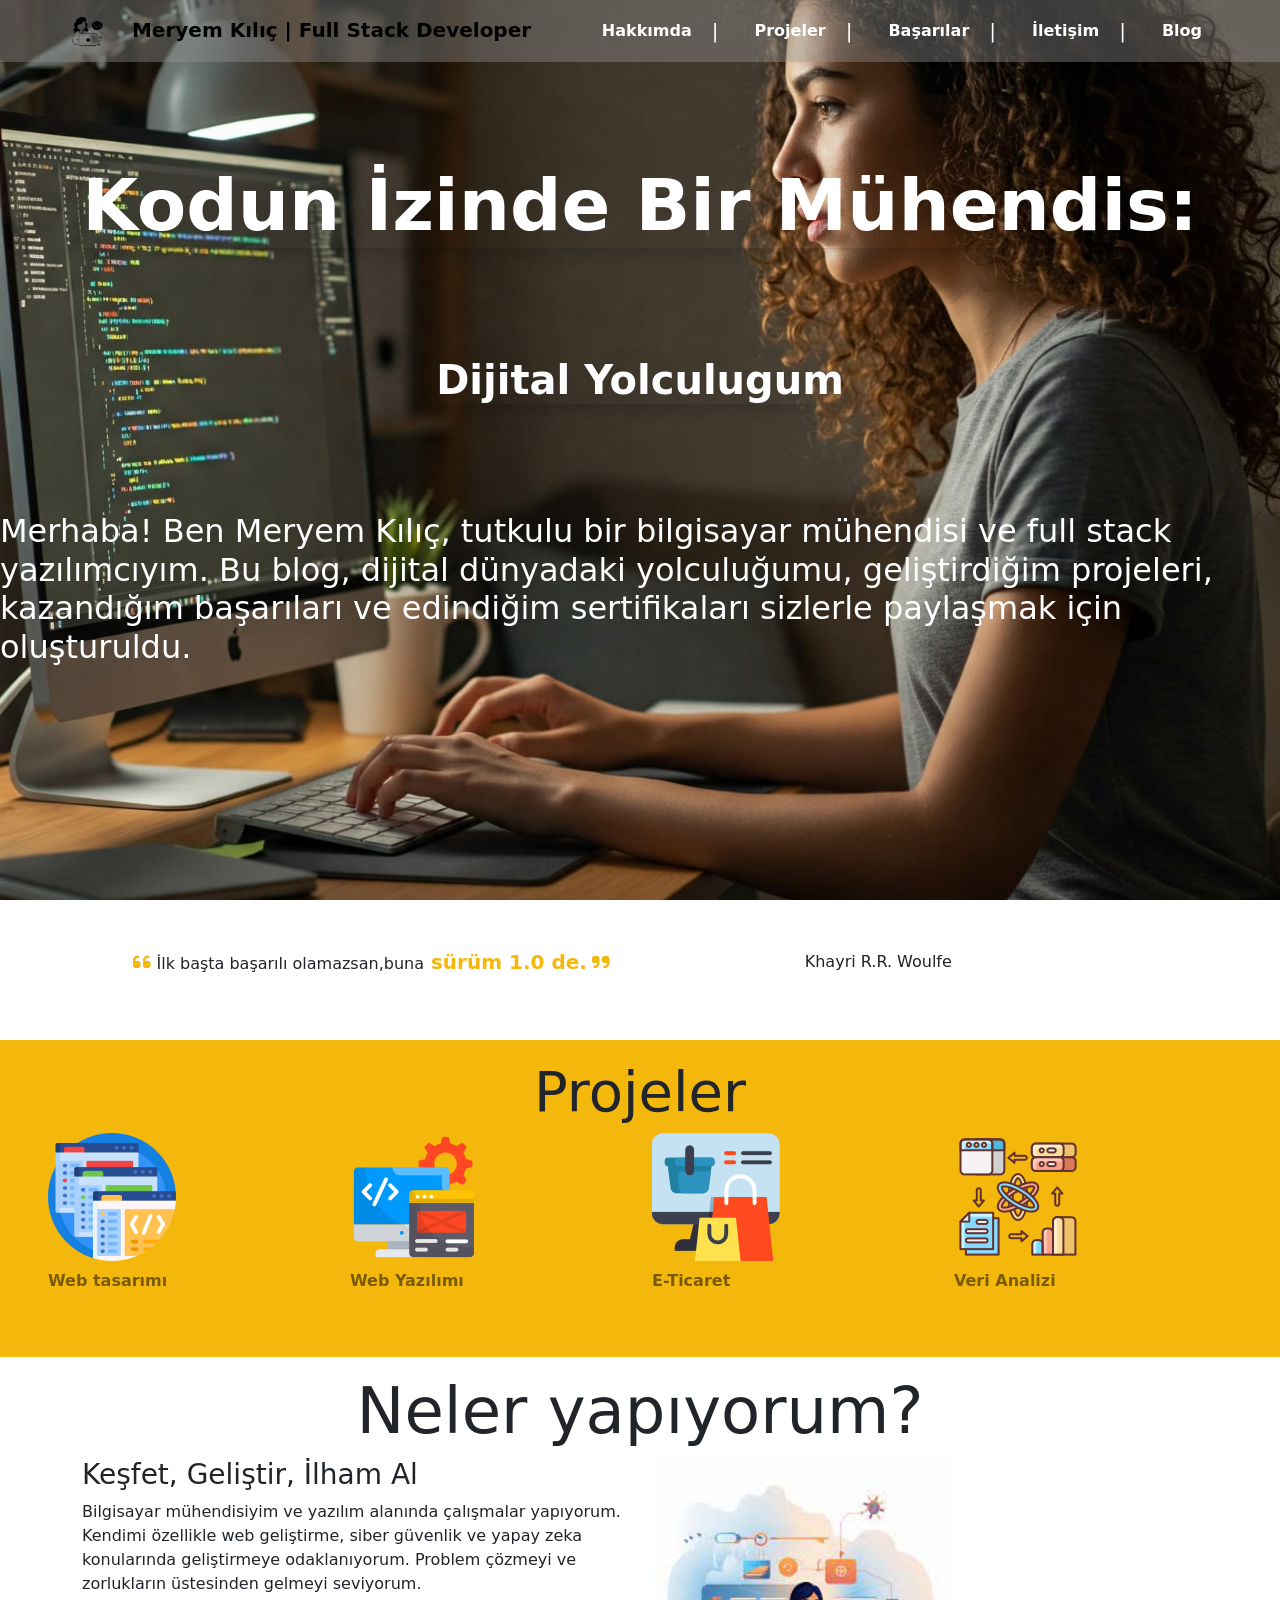
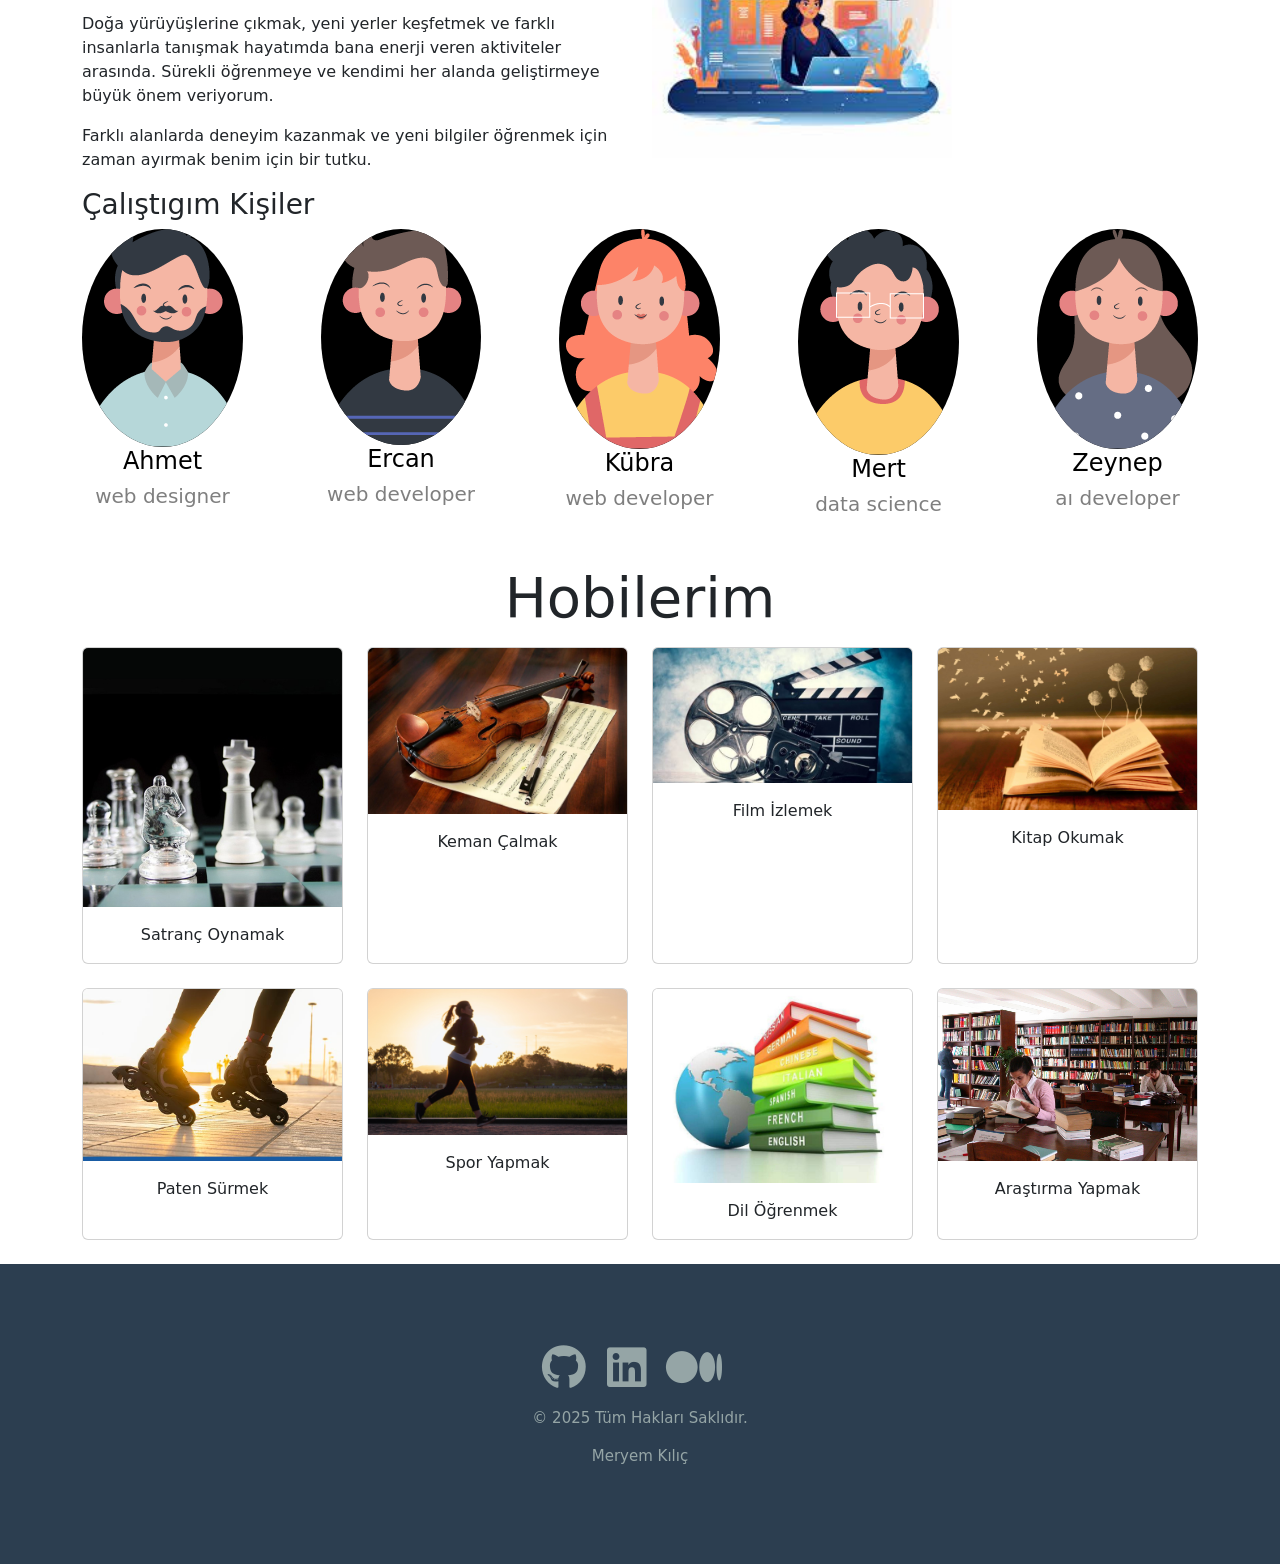
==== index.html @ 34de172b "myportfolyo" ====
<!doctype html>
<html lang="en">
  <head>
    <meta charset="utf-8">
    <meta name="viewport" content="width=device-width, initial-scale=1">
    <title>Meryem Kılıç</title>
    <script src="https://cdn.jsdelivr.net/npm/@popperjs/core@2.11.8/dist/umd/popper.min.js" integrity="sha384-I7E8VVD/ismYTF4hNIPjVp/Zjvgyol6VFvRkX/vR+Vc4jQkC+hVqc2pM8ODewa9r" crossorigin="anonymous"></script>
    <script src="https://cdn.jsdelivr.net/npm/bootstrap@5.3.3/dist/js/bootstrap.min.js" integrity="sha384-0pUGZvbkm6XF6gxjEnlmuGrJXVbNuzT9qBBavbLwCsOGabYfZo0T0to5eqruptLy" crossorigin="anonymous"></script>
    <script src="https://cdn.jsdelivr.net/npm/bootstrap@5.3.3/dist/js/bootstrap.bundle.min.js" integrity="sha384-YvpcrYf0tY3lHB60NNkmXc5s9fDVZLESaAA55NDzOxhy9GkcIdslK1eN7N6jIeHz" crossorigin="anonymous"></script>
  
    <link href="https://cdn.jsdelivr.net/npm/bootstrap@5.3.3/dist/css/bootstrap.min.css" rel="stylesheet" integrity="sha384-QWTKZyjpPEjISv5WaRU9OFeRpok6YctnYmDr5pNlyT2bRjXh0JMhjY6hW+ALEwIH" crossorigin="anonymous">
  <link rel="stylesheet" href="sitil.css">
  <link rel="stylesheet" href="https://cdnjs.cloudflare.com/ajax/libs/font-awesome/6.7.2/css/all.min.css"  />
  </head>
  <body>
    <div class="ust-kisim"> 
       <!--navigasyon kısmı başlangıç-->
   
      <nav class="navbar navbar-expand-lg nav-bg">
        <div class="container p-0">
          <a class="navbar-brand" href="index.html" style="color: black; font-weight: bold;" > 

            <img src="resimler/web-developer_18073792[1].png" alt="" style="width: 35px; height: 35px; margin-right: 20px;">
            Meryem Kılıç | Full Stack Developer</a>  
          <button class="navbar-toggler me-2"  
          type="button" data-bs-toggle="collapse" data-bs-target="#navbarNav" 
          aria-controls="navbarNav" aria-expanded="false" aria-label="Toggle navigation">
            <span class="navbar-toggler-icon"></span>
          </button>
          <div class="collapse navbar-collapse" id="navbarNav">
            <ul class="navbar-nav ms-auto mb-2 mb-lg-0">
              <li class="nav-item d-flex align-items-center p-2">
               
              </li>
              <li class="nav-item d-flex align-items-center p-2">
                <a class="nav-item-a" href="hakkimda.html" style="text-decoration: none">Hakkımda</a>
                <span class="ayrac">|</span>
              </li>
              <li class="nav-item d-flex align-items-center p-2">
                <a class="nav-item-a" href="projeler.html" style="text-decoration: none">Projeler</a>
                <span class="ayrac">|</span>
              </li>
              <li class="nav-item d-flex align-items-center p-2">
                <a class="nav-item-a" href="basarilar.html" style="text-decoration: none;"aria-disabled="true">Başarılar</a>
                <span class="ayrac">|</span>
              </li>
            </li>
            <li class="nav-item d-flex align-items-center p-2">
              <a class="nav-item-a"  href="iletisim.html"style="text-decoration: none;"aria-disabled="true">İletişim</a>
              <span class="ayrac">|</span>
            </li>
            <li class="nav-item d-flex align-items-center p-2">
              <a class="nav-item-a"  href="blog.html" style="text-decoration: none;" aria-disabled="true">Blog</a>
              
            </li>
            </ul>
          </div>
        </div>
      </nav>
       <!--navigasyon kısmı bitiş-->
       <div class="conteiner"> <!--ust kısım ;navigasyonun altı-->
        <div class="row">
          <div class="col-md-12 d-flex flex-column align-items-center justify-content-center">
            <h1 class="display-2  text center text-white bosluk fw-bold shadow"> Kodun İzinde Bir Mühendis:</h1>
              <h1 class="text center text-white bosluk fw-bold shadow"> Dijital Yolculugum</h1>
            <h2 class="text center text-white bosluk "> Merhaba! Ben Meryem Kılıç, tutkulu bir bilgisayar mühendisi ve full stack 
              yazılımcıyım. Bu blog, dijital dünyadaki yolculuğumu, geliştirdiğim projeleri,
               kazandığım başarıları ve edindiğim sertifikaları sizlerle paylaşmak için oluşturuldu.</h2>

          </div>
        </div>
       </div>
       <!--ust kısım bitti-->
    </div>
    
    </div>
    <div class="container-fluid mt-3 mb-3">
      <div class="row p-4">
        <div class="col-md-12 söz d-flex justify-content-around align-items-center">
          <p>
            <i class="fa-solid fa-quote-left tirnak"></i>
            İlk başta başarılı olamazsan,buna<span class="tirnak"> sürüm 1.0 de.</span>
            <i class="fa-solid fa-quote-right tirnak"></i>
            <p > Khayri R.R. Woulfe</p>
          </p>
         
        </div>
      </div>
    </div>
    <div class="container-fluid projeler p-5">
      <div class="row">
        <h4 class="display-4 text-center" style="margin-top: -30px;">Projeler</h4>
        <div class="col-md-3">
          <img src="resimler/software.png" class="img-fluid" alt="">
          <p class="text-black-50 fw-bolder mt-2">Web tasarımı</p>
        </div>
        <div class="col-md-3">
          <img src="resimler/app-development.png" class="img-fluid" alt="">
          <p class="text-black-50 fw-bolder mt-2">Web Yazılımı</p>
        </div>
        
        <div class="col-md-3">
          <img src="resimler/shopping.png" class="img-fluid" alt="">
          <p class="text-black-50 fw-bolder mt-2">E-Ticaret</p>
        </div>
        <div class="col-md-3">
          <img src="resimler/data-science.png" class="img-fluid" alt="">
          <p class="text-black-50 fw-bolder mt-2">Veri Analizi</p>
        </div>
      
      </div>
    </div>
    
    <div class=" container ne_yapiyorum  py-3">
      <div class="row">
        <h2 class="display-3 text-center">Neler yapıyorum?</h2>
        <div class="col-md-6">
         <h3> Keşfet, Geliştir, İlham Al</h3>
          <p> Bilgisayar mühendisiyim ve yazılım alanında çalışmalar yapıyorum. Kendimi özellikle web geliştirme, siber güvenlik 
            ve yapay zeka konularında geliştirmeye odaklanıyorum. Problem çözmeyi ve zorlukların üstesinden gelmeyi seviyorum.</p>
            <p>Doğa yürüyüşlerine çıkmak, yeni yerler keşfetmek ve farklı insanlarla tanışmak hayatımda bana enerji veren aktiviteler 
              arasında. Sürekli öğrenmeye ve kendimi her alanda geliştirmeye büyük önem veriyorum.</p>
              <p>
                Farklı alanlarda deneyim kazanmak ve yeni bilgiler öğrenmek için zaman ayırmak benim için bir tutku. </p>
          </p>
          <h3>Çalıştıgım Kişiler </h3>
        </div>
        <div class="col-md-6">
          <img src="resimler/images2.jpg" class="img-fluid" alt="" style="width: 300px; height: 300px;">
      </div>
      <div class="col-md-12 d-md-flex justify-content-md-between"> <!--mobil uyumluluk-->
        <div class="calisan d-md-flex flex-md-column text-center">
          <img src="resimler/ahmet.png" class="img-fluid bg-black rounded-circle">
          <h4 class="text-black">Ahmet</h4>
          <h5 class="text-black-50"> web designer</h5>
        </div>
        <div class="calisan d-md-flex flex-md-column text-center">
          <img src="resimler/ercan.png" class="img-fluid bg-black rounded-circle">
          <h4 class="text-black">Ercan</h4>
          <h5 class="text-black-50"> web developer</h5>
        </div>
        <div class="calisan d-md-flex flex-md-column text-center">
         <img src="resimler/kubra.png" class="img-fluid bg-black rounded-circle">
          <h4 class="text-black">Kübra</h4>
          <h5 class="text-black-50"> web developer</h5>
        </div>
        <div class="calisan d-md-flex flex-md-column text-center">
          <img src="resimler/mert.png" class="img-fluid bg-black rounded-circle">
          <h4 class="text-black">Mert</h4>
          <h5 class="text-black-50"> data science</h5>
        </div>
        <div class="calisan d-md-flex flex-md-column text-center">
          <img src="resimler/zeynep.png" class="img-fluid bg-black rounded-circle">
          <h4 class="text-black">Zeynep</h4>
          <h5 class="text-black-50"> aı developer</h5>
        </div>
      </div>
      
      </div>

    </div>
    <div class="container mt-4"> 
      <h3 class="text-center display-4 mb-3">
        Hobilerim</h3> 
    <div class="row"> <div class="col-md-3 mb-4"> 
  <div class="card h-100 hobiler"> 
  <img src="resimler/satranç.jpg" class="card-img-top" alt="Satranç"> 
  <div class="card-body text-center"> <p class="card-text">Satranç Oynamak</p> 
  </div> </div> </div> <div class="col-md-3 mb-4"> <div class="card h-100 hobiler"> 
  <img src="resimler/keman.jpg" class="card-img-top" alt="Keman"> <div class="card-body text-center"> 
   <p class="card-text">Keman Çalmak</p> </div> </div> </div> <div class="col-md-3 mb-4"> <div class="card h-100 hobiler"> 
  <img src="resimler/1080p_film_izlemekjpeg.jpeg" class="card-img-top" alt="Film İzlemek"> <div class="card-body text-center"> 
<p class="card-text">Film İzlemek</p> </div> </div> </div> <div class="col-md-3 mb-4"> <div class="card h-100 hobiler"> 
 <img src="resimler/kitap.jpg" class="card-img-top" alt="Kitap"> <div class="card-body text-center"> 
 <p class="card-text">Kitap Okumak</p> </div> </div> </div> </div> <div class="row"> <div class="col-md-3 mb-4"> 
    <div class="card h-100 hobiler"> <img src="resimler/paten.jpg" class="card-img-top" alt="Paten"> <div class="card-body text-center"> 
    <p class="card-text">Paten Sürmek</p> </div> </div> </div> <div class="col-md-3 mb-4"> <div class="card h-100 hobiler"> <img src="resimler/sporyap.jpg" class="card-img-top" alt="Spor Yapmak"> 
  <div class="card-body text-center"> <p class="card-text">Spor Yapmak</p>
    </div> </div> </div> <div class="col-md-3 mb-4"> <div class="card h-100 hobiler">
       <img src="resimler/Yabanci-dil-ogrenmek.jpg" class="card-img-top" alt="Dil Öğrenmek"> 
    <div class="card-body text-center"> <p class="card-text">Dil Öğrenmek</p> </div> 
    </div> </div> <div class="col-md-3 mb-4"> <div class="card h-100 hobiler"> 
     <img src="resimler/kutuphane.jpg" class="card-img-top" alt="Araştırma Yapmak">
   <div class="card-body text-center"> <p class="card-text">Araştırma Yapmak</p>
    </div> 
    </div> </div> </div> </div>
    
<div class="container-fluid footer">
  <div class="row">
    <div class="col-md-12 footer-sutun d-flex flex-column justify-content-center align-items-center">
      <div class="icons">
        <i class="fab fa-github fa-3x me-3"></i>
        <i class="fa-brands fa-linkedin fa-3x me-3"></i>
        <i class="fa-brands fa-medium fa-3x me-3"></i>
      </div>
      <p class="mt-3">&copy; 2025 Tüm Hakları Saklıdır. </p>
      <p>Meryem Kılıç</p>
    </div>
  </div>
</div>
  </body>
</html>
---- sitil.css ----
.ayrac
{ font-size: 20px;
    margin: 0px 20px;
    color: #ffff;

}
.nav-bg
{
    background-color: rgba(150, 150, 150, 0.386);
}
.header-yuk
{ height: calc(50vh-70px);

}
.sayfa-baslik h3{
    color: #f4b70b;
    font-weight: bold;

}
.sayfa-baslik p
{
    color: #ffff;
    font-weight: bold;
}
.ust-kisim {
    background-image: url(resimler/arkaplanresmi.jpeg);
    background-repeat: no-repeat; /* Resmin tekrar etmesini engeller */
    background-size: cover; /* Resmi alanın tamamını kaplayacak şekilde ayarlar */
    background-position: center center; /* Resmi merkeze hizalar */
    height: 100vh; /* Yüksekliği pencere boyutuna eşit yapar */
    width: 100%; /* Genişliği tam genişlikte yapar */
    background-attachment: fixed;/*paralax efekti*/

}
.ust-kisim-sayfalar{
    background-image: url(resimler/ust-bg-2.jpg);
    background-repeat: no-repeat; /* Resmin tekrar etmesini engeller */
    background-size: cover; /* Resmi alanın tamamını kaplayacak şekilde ayarlar */
    background-position: center center; /* Resmi merkeze hizalar */
    height: 50vh; /* Yüksekliği pencere boyutuna eşit yapar */
    width: 100%; /* Genişliği tam genişlikte yapar */
    background-attachment: fixed;/*paralax efekti*/

}
.nav-item-a
{
    color: #ffff;
    font-size: 16px;
    font-weight: bold;
}
.nav-item-a:hover
{
    color: #f4b70b;
}
/* Hamburger Menü İkonu (Beyaz) */
.navbar-toggler
{
    border: 1px solid black;
}

.navbar-toggler-icon {
    background-image: url("data:image/svg+xml,%3Csvg xmlns='http://www.w3.org/2000/svg' width='16' height='16' fill='currentColor' class='bi bi-list' viewBox='0 0 16 16'%3E%3Cpath fill-rule='evenodd' d='M2.5 12a.5.5 0 0 1 .5-.5h10a.5.5 0 0 1 0 1H3a.5.5 0 0 1-.5-.5m0-4a.5.5 0 0 1 .5-.5h10a.5.5 0 0 1 0 1H3a.5.5 0 0 1-.5-.5m0-4a.5.5 0 0 1 .5-.5h10a.5.5 0 0 1 0 1H3a.5.5 0 0 1-.5-.5'/%3E%3C/svg%3E");
    background-repeat: no-repeat;
    background-position: center;
}

/* Medya Sorgusu (Mobil Uyum) */
@media screen and (max-width: 992px) {
    .ayrac {
        display: none; /* Ayraçlar mobilde gizlenir */
    }
    .nav-item:hover {
        background-color: black; /* Hover sırasında arka plan siyah olur */
    }
}
.bosluk
{
    margin-top: 100px;
}
/*söz kısmı*/
.söz
{ height: 60px;

}
.tirnak
{
    color: #f4b70b;
    font-size: 20px;
    font-weight: bold;
}
/*projeler başlıgı*/
.projeler
{
    background-color: #f4b70b;
}
  
/*çalışanlar*/



/*hobilerim*/
.hobiler {
    transition: all 0.3s ease; /* Hover sırasında geçişin daha akıcı olması için */
  }
  
  .hobiler:hover {
    border: 1px solid gray; /* Hover sırasında gri kenarlık ekleniyor */
    cursor: pointer; /* Hover sırasında işaretçi değişiyor */
    transform: scale(1.05); /* Hover sırasında hafif büyütme efekti */
  }
  
/*fotter kısmı*/
.footer
{
    background-color:#2C3E50;
    height: 300px;
    color: #95a5a6;
    font-size: 15px;
}
.footer-sutun
{
    height: 300px;
}

/*başarılar sayfası*/
.calisma
{
    height: 150px;
}
/*blog sayfası*/
.devam a:hover
{ color: black !important;

}
/*iletişim*/
.simgeler
{
    font-size: 16px;
}
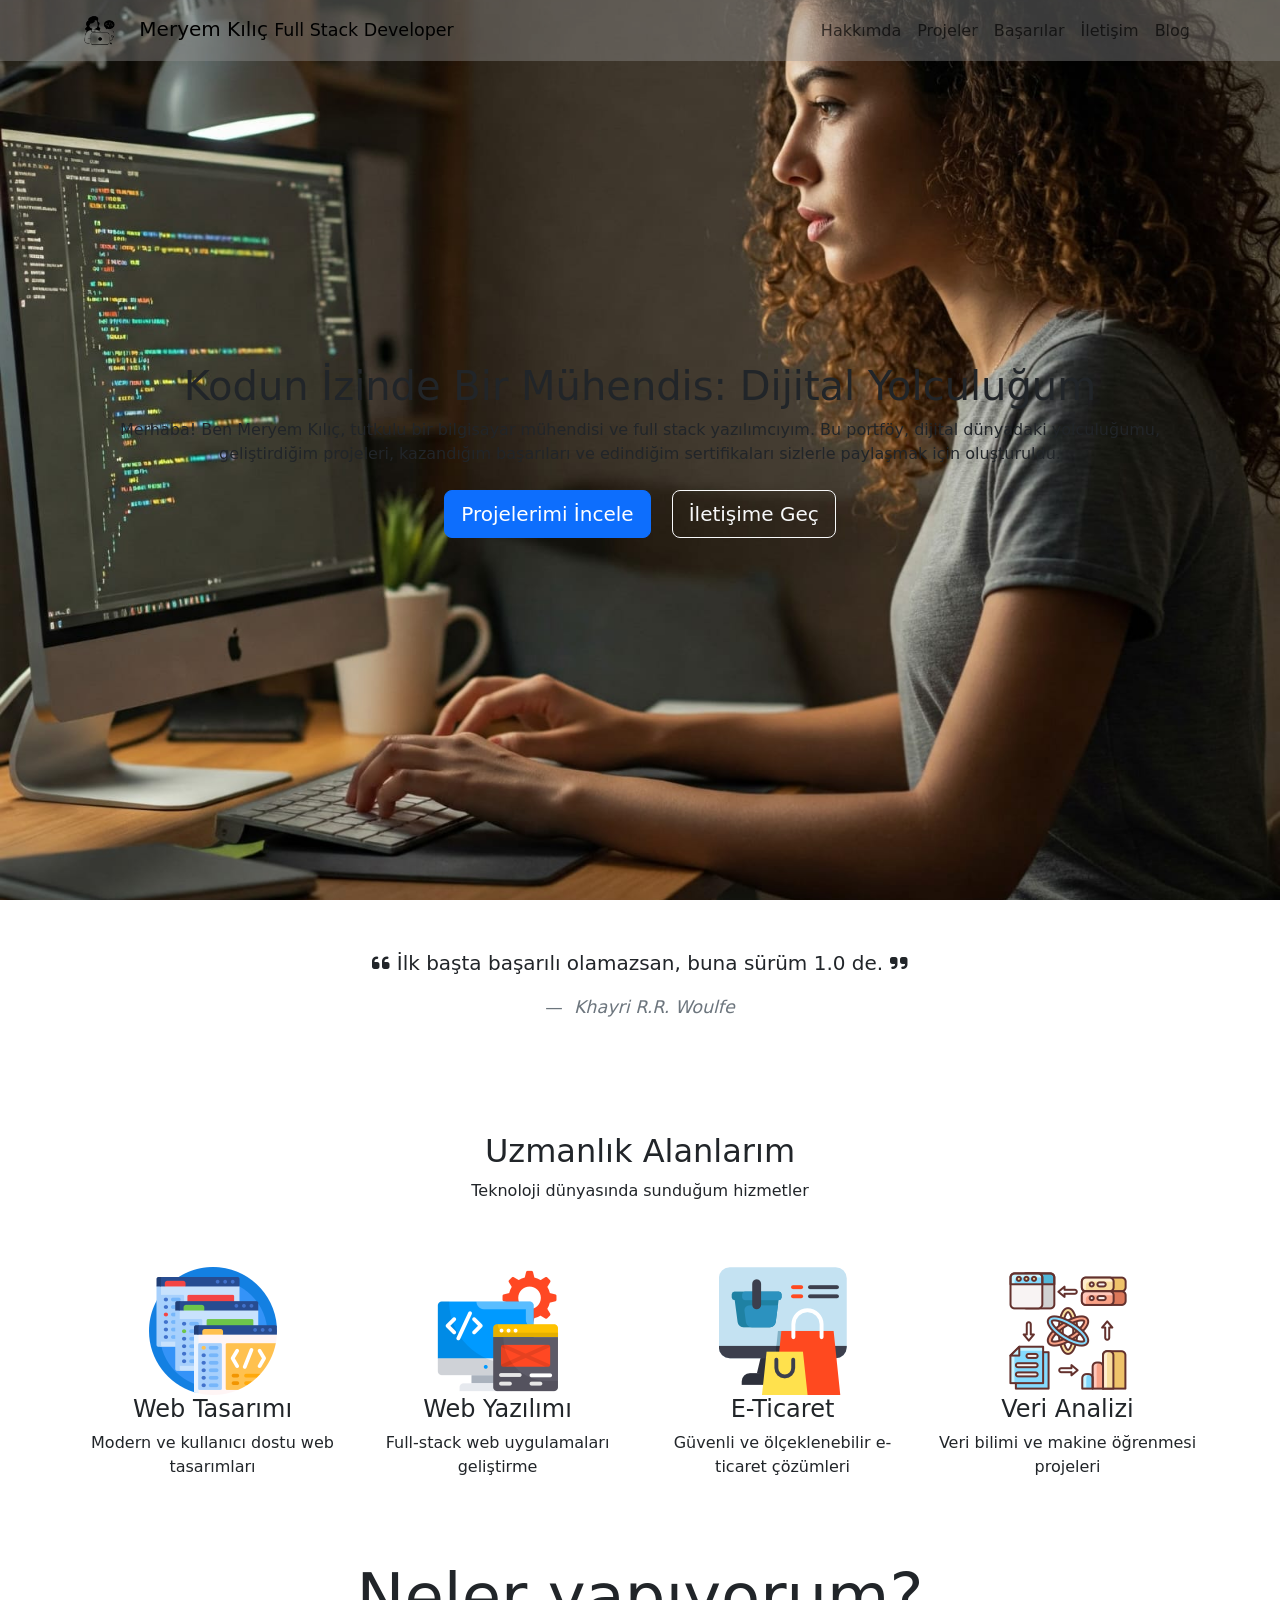
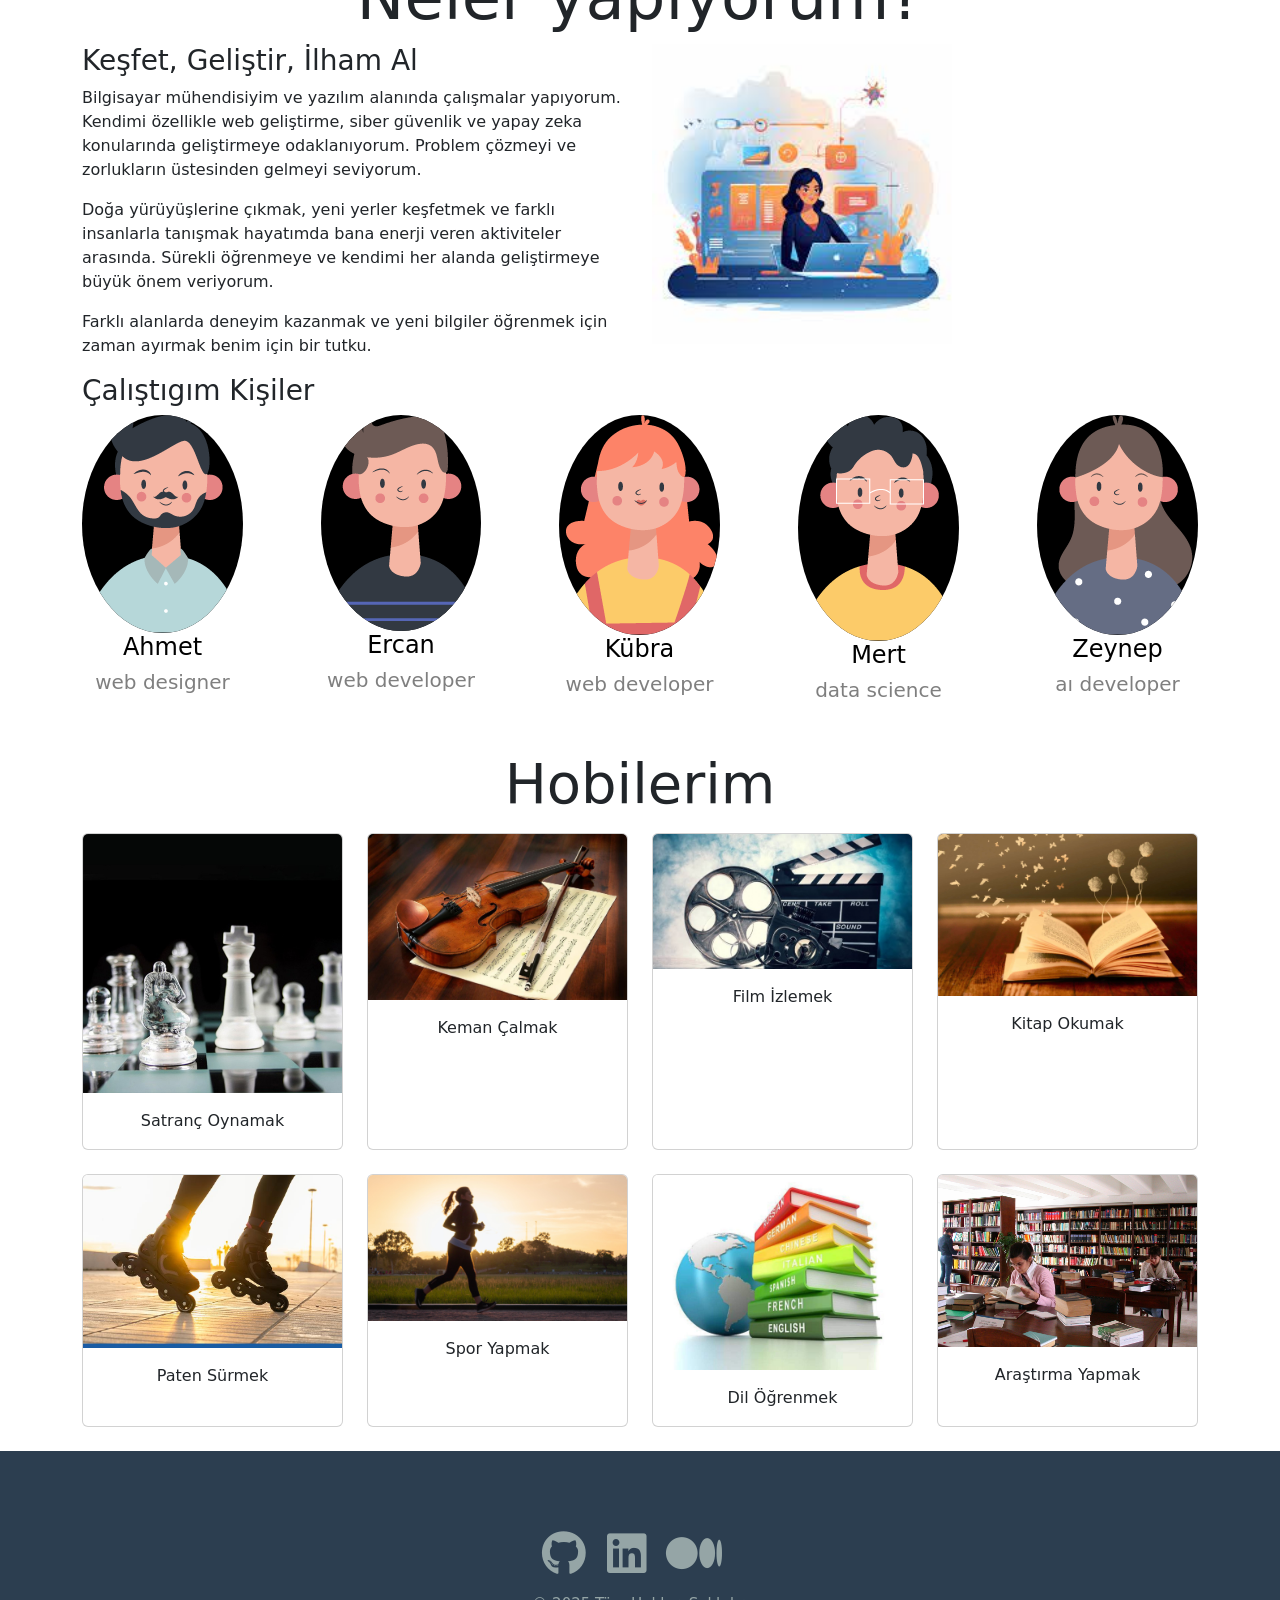
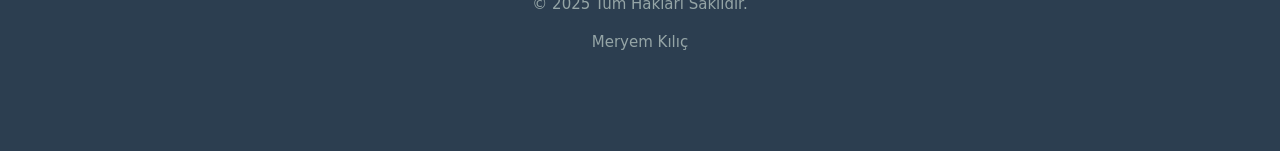
==== commit 9eaa372d: "git" ====
--- a/index.html
+++ b/index.html
@@ -1,115 +1,150 @@
-<!doctype html>
-<html lang="en">
+<!DOCTYPE html>
+<html lang="tr">
   <head>
     <meta charset="utf-8">
     <meta name="viewport" content="width=device-width, initial-scale=1">
-    <title>Meryem Kılıç</title>
-    <script src="https://cdn.jsdelivr.net/npm/@popperjs/core@2.11.8/dist/umd/popper.min.js" integrity="sha384-I7E8VVD/ismYTF4hNIPjVp/Zjvgyol6VFvRkX/vR+Vc4jQkC+hVqc2pM8ODewa9r" crossorigin="anonymous"></script>
-    <script src="https://cdn.jsdelivr.net/npm/bootstrap@5.3.3/dist/js/bootstrap.min.js" integrity="sha384-0pUGZvbkm6XF6gxjEnlmuGrJXVbNuzT9qBBavbLwCsOGabYfZo0T0to5eqruptLy" crossorigin="anonymous"></script>
-    <script src="https://cdn.jsdelivr.net/npm/bootstrap@5.3.3/dist/js/bootstrap.bundle.min.js" integrity="sha384-YvpcrYf0tY3lHB60NNkmXc5s9fDVZLESaAA55NDzOxhy9GkcIdslK1eN7N6jIeHz" crossorigin="anonymous"></script>
-  
+    <meta name="description" content="Meryem Kılıç - Full Stack Developer. Web geliştirme, siber güvenlik ve yapay zeka alanlarında uzman bilgisayar mühendisi.">
+    <meta name="keywords" content="Meryem Kılıç, Full Stack Developer, Web Developer, Bilgisayar Mühendisi, Siber Güvenlik, Yapay Zeka">
+    <meta name="author" content="Meryem Kılıç">
+    <title>Meryem Kılıç - Full Stack Developer | Portfolio</title>
+    
+    <!-- Bootstrap CSS -->
     <link href="https://cdn.jsdelivr.net/npm/bootstrap@5.3.3/dist/css/bootstrap.min.css" rel="stylesheet" integrity="sha384-QWTKZyjpPEjISv5WaRU9OFeRpok6YctnYmDr5pNlyT2bRjXh0JMhjY6hW+ALEwIH" crossorigin="anonymous">
-  <link rel="stylesheet" href="sitil.css">
-  <link rel="stylesheet" href="https://cdnjs.cloudflare.com/ajax/libs/font-awesome/6.7.2/css/all.min.css"  />
+    <!-- Font Awesome -->
+    <link rel="stylesheet" href="https://cdnjs.cloudflare.com/ajax/libs/font-awesome/6.7.2/css/all.min.css">
+    <!-- Google Fonts -->
+    <link href="https://fonts.googleapis.com/css2?family=Inter:wght@300;400;500;600;700&display=swap" rel="stylesheet">
+    <!-- Custom CSS -->
+    <link rel="stylesheet" href="sitil.css">
   </head>
   <body>
-    <div class="ust-kisim"> 
-       <!--navigasyon kısmı başlangıç-->
-   
-      <nav class="navbar navbar-expand-lg nav-bg">
-        <div class="container p-0">
-          <a class="navbar-brand" href="index.html" style="color: black; font-weight: bold;" > 
-
-            <img src="resimler/web-developer_18073792[1].png" alt="" style="width: 35px; height: 35px; margin-right: 20px;">
-            Meryem Kılıç | Full Stack Developer</a>  
-          <button class="navbar-toggler me-2"  
-          type="button" data-bs-toggle="collapse" data-bs-target="#navbarNav" 
-          aria-controls="navbarNav" aria-expanded="false" aria-label="Toggle navigation">
+    <!-- Header Section -->
+    <header class="ust-kisim">
+      <!-- Navigation -->
+      <nav class="navbar navbar-expand-lg nav-bg fixed-top">
+        <div class="container">
+          <a class="navbar-brand" href="index.html">
+            <img src="resimler/web-developer_18073792[1].png" alt="Meryem Kılıç Logo" width="35" height="35" class="me-3">
+            <span class="brand-text">Meryem Kılıç</span>
+            <small class="brand-subtitle">Full Stack Developer</small>
+          </a>
+          <button class="navbar-toggler" type="button" data-bs-toggle="collapse" data-bs-target="#navbarNav"
+                  aria-controls="navbarNav" aria-expanded="false" aria-label="Toggle navigation">
             <span class="navbar-toggler-icon"></span>
           </button>
           <div class="collapse navbar-collapse" id="navbarNav">
-            <ul class="navbar-nav ms-auto mb-2 mb-lg-0">
-              <li class="nav-item d-flex align-items-center p-2">
-               
-              </li>
-              <li class="nav-item d-flex align-items-center p-2">
-                <a class="nav-item-a" href="hakkimda.html" style="text-decoration: none">Hakkımda</a>
-                <span class="ayrac">|</span>
-              </li>
-              <li class="nav-item d-flex align-items-center p-2">
-                <a class="nav-item-a" href="projeler.html" style="text-decoration: none">Projeler</a>
-                <span class="ayrac">|</span>
-              </li>
-              <li class="nav-item d-flex align-items-center p-2">
-                <a class="nav-item-a" href="basarilar.html" style="text-decoration: none;"aria-disabled="true">Başarılar</a>
-                <span class="ayrac">|</span>
-              </li>
-            </li>
-            <li class="nav-item d-flex align-items-center p-2">
-              <a class="nav-item-a"  href="iletisim.html"style="text-decoration: none;"aria-disabled="true">İletişim</a>
-              <span class="ayrac">|</span>
-            </li>
-            <li class="nav-item d-flex align-items-center p-2">
-              <a class="nav-item-a"  href="blog.html" style="text-decoration: none;" aria-disabled="true">Blog</a>
-              
-            </li>
+            <ul class="navbar-nav ms-auto">
+              <li class="nav-item">
+                <a class="nav-link" href="hakkimda.html">Hakkımda</a>
+              </li>
+              <li class="nav-item">
+                <a class="nav-link" href="projeler.html">Projeler</a>
+              </li>
+              <li class="nav-item">
+                <a class="nav-link" href="basarilar.html">Başarılar</a>
+              </li>
+              <li class="nav-item">
+                <a class="nav-link" href="iletisim.html">İletişim</a>
+              </li>
+              <li class="nav-item">
+                <a class="nav-link" href="blog.html">Blog</a>
+              </li>
             </ul>
           </div>
         </div>
       </nav>
-       <!--navigasyon kısmı bitiş-->
-       <div class="conteiner"> <!--ust kısım ;navigasyonun altı-->
+
+      <!-- Hero Section -->
+      <section class="hero-section">
+        <div class="container">
+          <div class="row min-vh-100 align-items-center">
+            <div class="col-12 text-center">
+              <h1 class="hero-title">
+                <span class="hero-title-main">Kodun İzinde Bir Mühendis:</span>
+                <span class="hero-title-sub">Dijital Yolculuğum</span>
+              </h1>
+              <p class="hero-description">
+                Merhaba! Ben Meryem Kılıç, tutkulu bir bilgisayar mühendisi ve full stack
+                yazılımcıyım. Bu portföy, dijital dünyadaki yolculuğumu, geliştirdiğim projeleri,
+                kazandığım başarıları ve edindiğim sertifikaları sizlerle paylaşmak için oluşturuldu.
+              </p>
+              <div class="hero-buttons mt-4">
+                <a href="projeler.html" class="btn btn-primary btn-lg me-3">Projelerimi İncele</a>
+                <a href="iletisim.html" class="btn btn-outline-light btn-lg">İletişime Geç</a>
+              </div>
+            </div>
+          </div>
+        </div>
+      </section>
+    </header>
+    <!-- Quote Section -->
+    <section class="quote-section py-5">
+      <div class="container">
         <div class="row">
-          <div class="col-md-12 d-flex flex-column align-items-center justify-content-center">
-            <h1 class="display-2  text center text-white bosluk fw-bold shadow"> Kodun İzinde Bir Mühendis:</h1>
-              <h1 class="text center text-white bosluk fw-bold shadow"> Dijital Yolculugum</h1>
-            <h2 class="text center text-white bosluk "> Merhaba! Ben Meryem Kılıç, tutkulu bir bilgisayar mühendisi ve full stack 
-              yazılımcıyım. Bu blog, dijital dünyadaki yolculuğumu, geliştirdiğim projeleri,
-               kazandığım başarıları ve edindiğim sertifikaları sizlerle paylaşmak için oluşturuldu.</h2>
-
-          </div>
-        </div>
-       </div>
-       <!--ust kısım bitti-->
-    </div>
-    
-    </div>
-    <div class="container-fluid mt-3 mb-3">
-      <div class="row p-4">
-        <div class="col-md-12 söz d-flex justify-content-around align-items-center">
-          <p>
-            <i class="fa-solid fa-quote-left tirnak"></i>
-            İlk başta başarılı olamazsan,buna<span class="tirnak"> sürüm 1.0 de.</span>
-            <i class="fa-solid fa-quote-right tirnak"></i>
-            <p > Khayri R.R. Woulfe</p>
-          </p>
-         
-        </div>
-      </div>
-    </div>
-    <div class="container-fluid projeler p-5">
-      <div class="row">
-        <h4 class="display-4 text-center" style="margin-top: -30px;">Projeler</h4>
-        <div class="col-md-3">
-          <img src="resimler/software.png" class="img-fluid" alt="">
-          <p class="text-black-50 fw-bolder mt-2">Web tasarımı</p>
-        </div>
-        <div class="col-md-3">
-          <img src="resimler/app-development.png" class="img-fluid" alt="">
-          <p class="text-black-50 fw-bolder mt-2">Web Yazılımı</p>
-        </div>
-        
-        <div class="col-md-3">
-          <img src="resimler/shopping.png" class="img-fluid" alt="">
-          <p class="text-black-50 fw-bolder mt-2">E-Ticaret</p>
-        </div>
-        <div class="col-md-3">
-          <img src="resimler/data-science.png" class="img-fluid" alt="">
-          <p class="text-black-50 fw-bolder mt-2">Veri Analizi</p>
-        </div>
-      
-      </div>
-    </div>
+          <div class="col-12 text-center">
+            <blockquote class="blockquote">
+              <p class="mb-3">
+                <i class="fas fa-quote-left quote-icon"></i>
+                İlk başta başarılı olamazsan, buna <span class="highlight">sürüm 1.0</span> de.
+                <i class="fas fa-quote-right quote-icon"></i>
+              </p>
+              <footer class="blockquote-footer mt-2">
+                <cite>Khayri R.R. Woulfe</cite>
+              </footer>
+            </blockquote>
+          </div>
+        </div>
+      </div>
+    </section>
+    <!-- Services Section -->
+    <section class="services-section py-5">
+      <div class="container">
+        <div class="row">
+          <div class="col-12 text-center mb-5">
+            <h2 class="section-title">Uzmanlık Alanlarım</h2>
+            <p class="section-subtitle">Teknoloji dünyasında sunduğum hizmetler</p>
+          </div>
+        </div>
+        <div class="row g-4">
+          <div class="col-lg-3 col-md-6">
+            <div class="service-card text-center">
+              <div class="service-icon">
+                <img src="resimler/software.png" class="img-fluid" alt="Web Tasarımı">
+              </div>
+              <h4 class="service-title">Web Tasarımı</h4>
+              <p class="service-description">Modern ve kullanıcı dostu web tasarımları</p>
+            </div>
+          </div>
+          <div class="col-lg-3 col-md-6">
+            <div class="service-card text-center">
+              <div class="service-icon">
+                <img src="resimler/app-development.png" class="img-fluid" alt="Web Yazılımı">
+              </div>
+              <h4 class="service-title">Web Yazılımı</h4>
+              <p class="service-description">Full-stack web uygulamaları geliştirme</p>
+            </div>
+          </div>
+          <div class="col-lg-3 col-md-6">
+            <div class="service-card text-center">
+              <div class="service-icon">
+                <img src="resimler/shopping.png" class="img-fluid" alt="E-Ticaret">
+              </div>
+              <h4 class="service-title">E-Ticaret</h4>
+              <p class="service-description">Güvenli ve ölçeklenebilir e-ticaret çözümleri</p>
+            </div>
+          </div>
+          <div class="col-lg-3 col-md-6">
+            <div class="service-card text-center">
+              <div class="service-icon">
+                <img src="resimler/data-science.png" class="img-fluid" alt="Veri Analizi">
+              </div>
+              <h4 class="service-title">Veri Analizi</h4>
+              <p class="service-description">Veri bilimi ve makine öğrenmesi projeleri</p>
+            </div>
+          </div>
+        </div>
+      </div>
+    </section>
     
     <div class=" container ne_yapiyorum  py-3">
       <div class="row">
